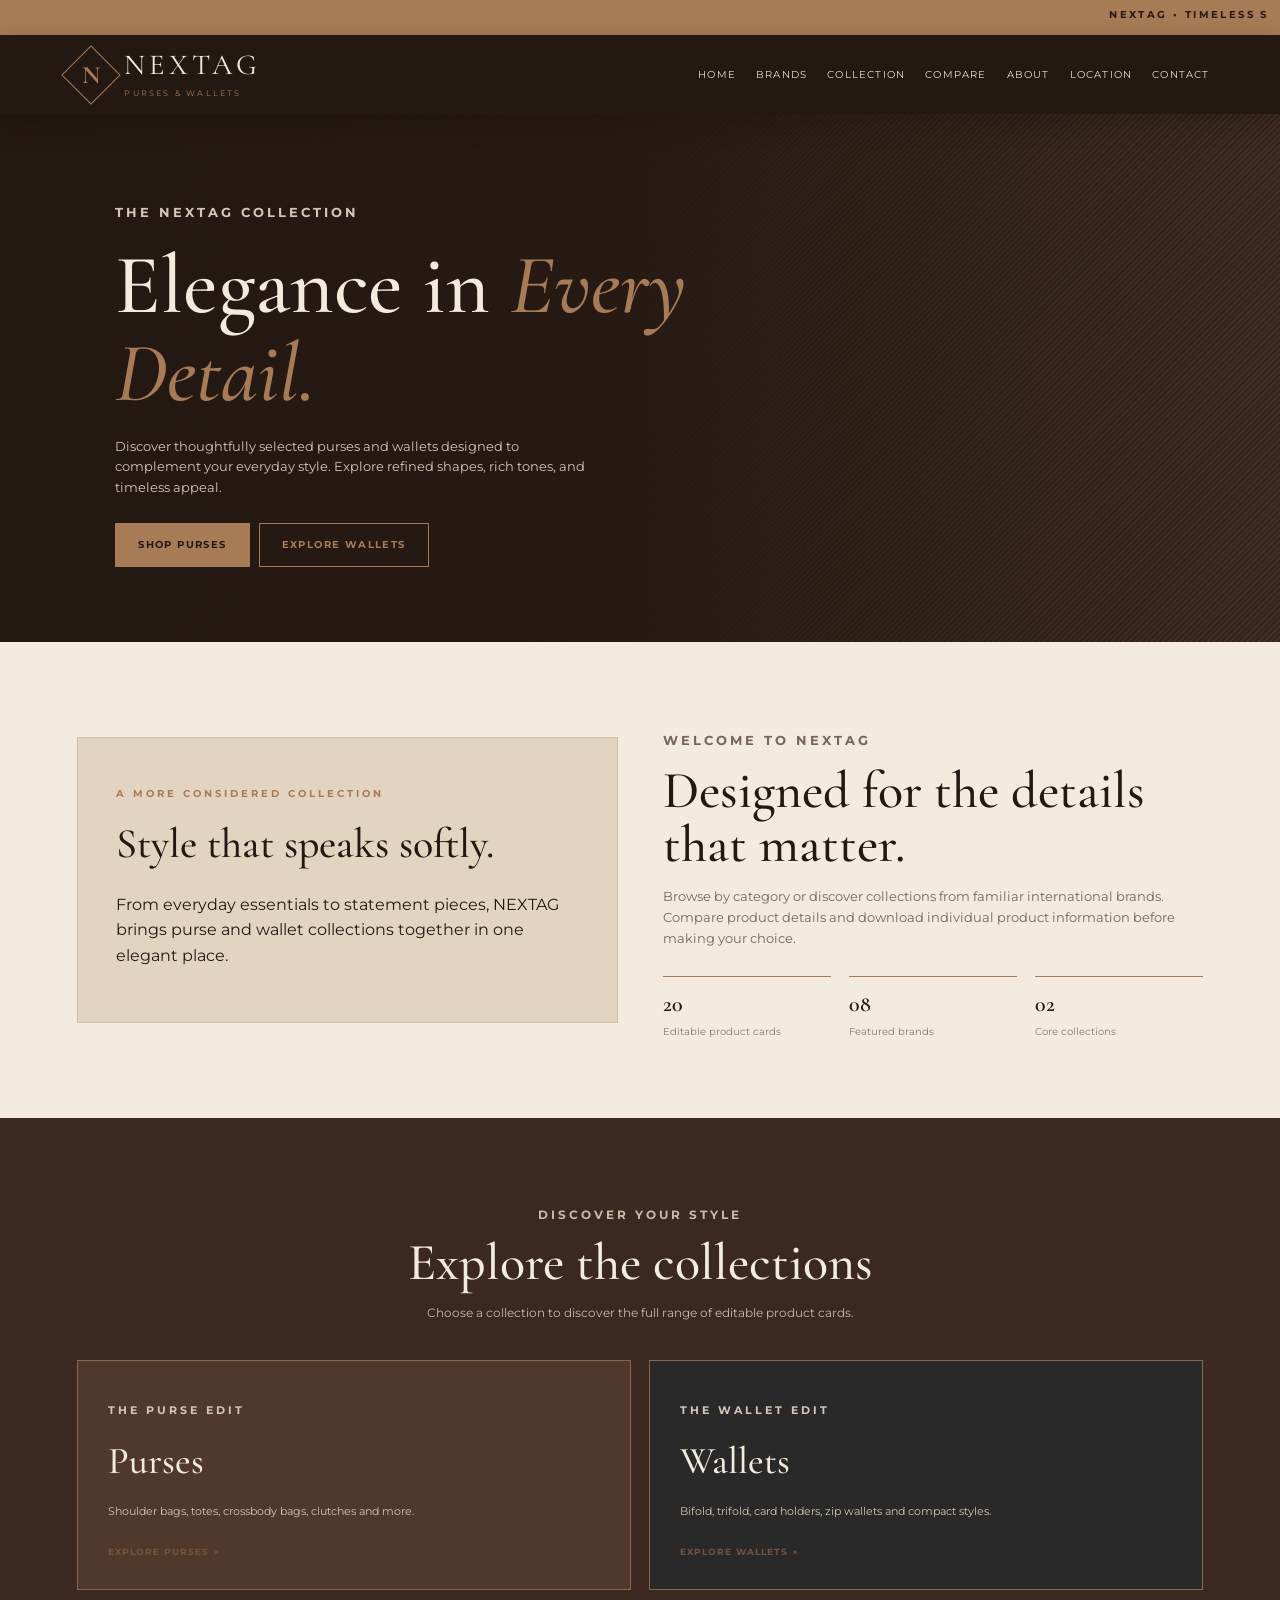
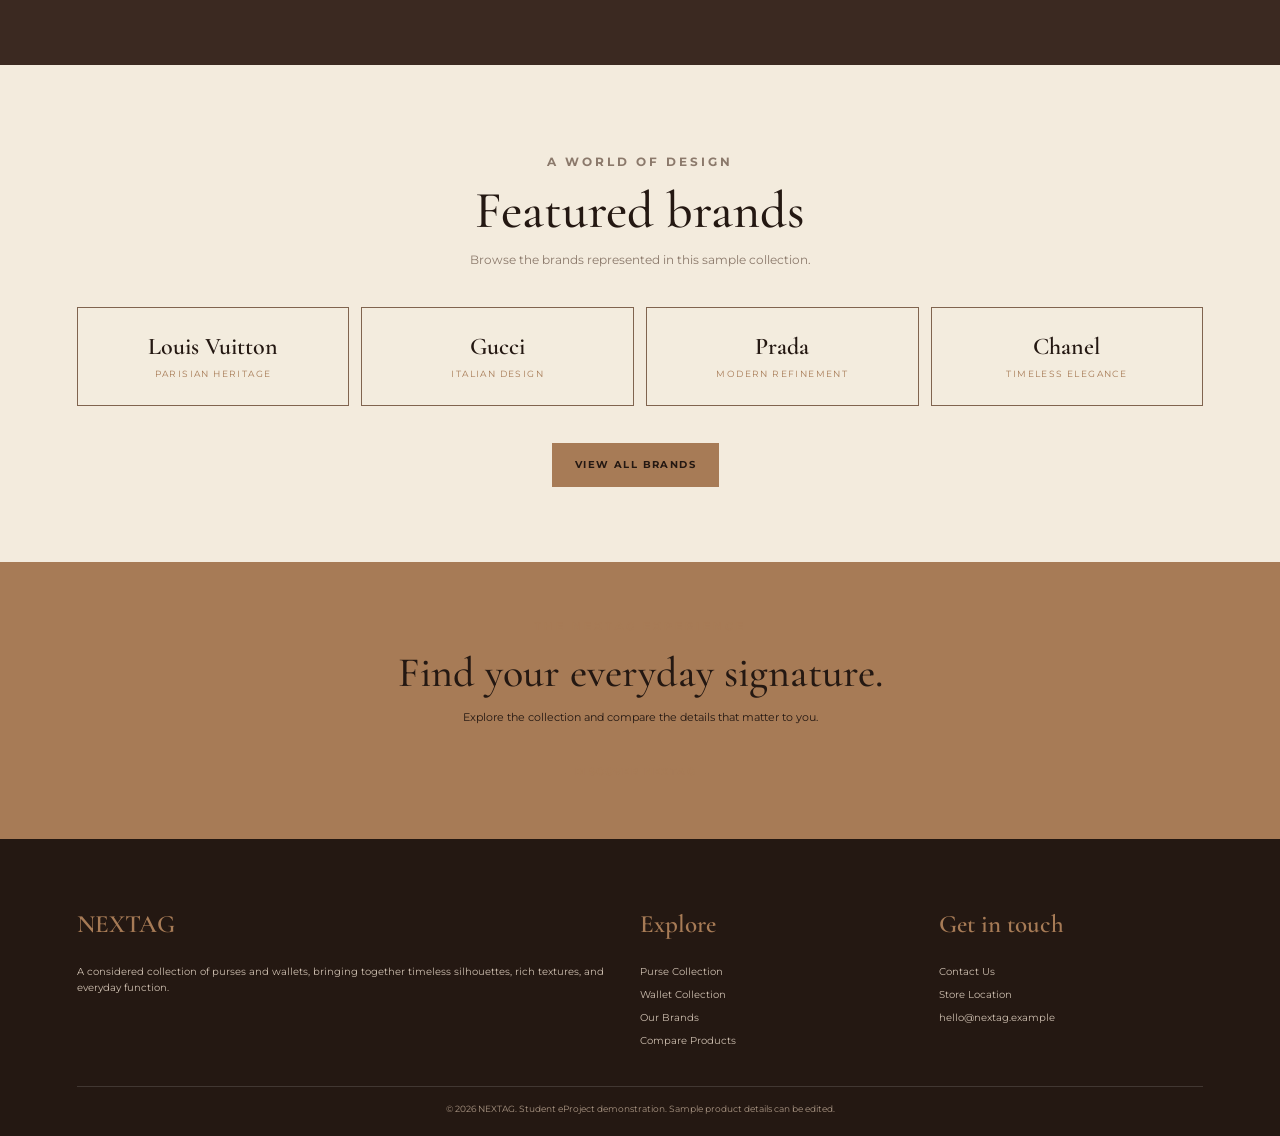
==== index.html @ 43ce467e "E project" ====
<!DOCTYPE html>
<html lang="en"><head>
<meta charset="UTF-8"><meta name="viewport" content="width=device-width, initial-scale=1.0">
<meta name="description" content="NEXTAG premium purses and wallets collection.">
<title>Home | NEXTAG</title><link rel="icon" type="image/svg+xml" href="favicon.svg">
<link rel="stylesheet" href="css/style.css">
</head><body data-page="">

<div class="announcement"><marquee behavior="scroll" direction="left" scrollamount="4">NEXTAG • TIMELESS STYLE, EVERYDAY ELEGANCE • EXPLORE OUR PURSE &amp; WALLET COLLECTION • A REFINED EDIT FOR EVERY OCCASION</marquee></div>
<header class="navbar">
  <a class="brand-lockup" href="index.html" aria-label="NEXTAG home">
    <span class="logo-mark"><span>N</span></span>
    <span><span class="brand-name">NEXTAG</span><span class="brand-tag">PURSES &amp; WALLETS</span></span>
  </a>
  <button class="menu-button" type="button" onclick="toggleMenu()">MENU</button>
  <nav class="nav-links" id="navLinks">
    <a href="index.html">Home</a><a href="brands.html">Brands</a><a href="collection.html">Collection</a>
    <a href="compare.html">Compare</a><a href="about.html">About</a>
    <a href="location.html">Location</a><a href="contact.html">Contact</a>
  </nav>
</header>

<main>
<section class="hero"><div class="hero-content"><p class="eyebrow">THE NEXTAG COLLECTION</p><h1>Elegance in <em>Every Detail.</em></h1><p>Discover thoughtfully selected purses and wallets designed to complement your everyday style. Explore refined shapes, rich tones, and timeless appeal.</p><a class="button" href="purses.html">Shop Purses</a><a class="button button-outline" href="wallets.html">Explore Wallets</a></div></section>
<section class="section"><div class="intro-grid"><div class="intro-panel"><p class="eyebrow">A MORE CONSIDERED COLLECTION</p><h2>Style that speaks softly.</h2><p>From everyday essentials to statement pieces, NEXTAG brings purse and wallet collections together in one elegant place.</p></div><div class="intro-copy"><p class="eyebrow">WELCOME TO NEXTAG</p><h2 class="large-heading">Designed for the details that matter.</h2><p>Browse by category or discover collections from familiar international brands. Compare product details and download individual product information before making your choice.</p><div class="feature-row"><div class="feature"><strong>20</strong><span>Editable product cards</span></div><div class="feature"><strong>08</strong><span>Featured brands</span></div><div class="feature"><strong>02</strong><span>Core collections</span></div></div></div></div></section>
<section class="section section-dark"><div class="section-heading"><p class="eyebrow">DISCOVER YOUR STYLE</p><h2>Explore the collections</h2><p>Choose a collection to discover the full range of editable product cards.</p></div><div class="collection-links"><a class="collection-card" href="purses.html"><p class="eyebrow">THE PURSE EDIT</p><h3>Purses</h3><p>Shoulder bags, totes, crossbody bags, clutches and more.</p><span class="text-link">Explore purses ↗</span></a><a class="collection-card" href="wallets.html"><p class="eyebrow">THE WALLET EDIT</p><h3>Wallets</h3><p>Bifold, trifold, card holders, zip wallets and compact styles.</p><span class="text-link">Explore wallets ↗</span></a></div></section>
<section class="section"><div class="section-heading"><p class="eyebrow">A WORLD OF DESIGN</p><h2>Featured brands</h2><p>Browse the brands represented in this sample collection.</p></div><div class="brand-list">
<div class="brand-tile"><strong>Louis Vuitton</strong><span>Parisian heritage</span></div><div class="brand-tile"><strong>Gucci</strong><span>Italian design</span></div><div class="brand-tile"><strong>Prada</strong><span>Modern refinement</span></div><div class="brand-tile"><strong>Chanel</strong><span>Timeless elegance</span></div></div><div class="center-action"><a class="button" href="brands.html">View all brands</a></div></section>
<section class="promo"><p class="eyebrow">THE NEXTAG EXPERIENCE</p><h2>Find your everyday signature.</h2><p>Explore the collection and compare the details that matter to you.</p><a class="button button-outline" href="brands.html">Discover NEXTAG</a></section>
</main>
<footer class="footer"><div class="footer-grid">
<div><h3>NEXTAG</h3><p>A considered collection of purses and wallets, bringing together timeless silhouettes, rich textures, and everyday function.</p></div>
<div><h3>Explore</h3><a href="purses.html">Purse Collection</a><a href="wallets.html">Wallet Collection</a><a href="brands.html">Our Brands</a><a href="compare.html">Compare Products</a></div>
<div><h3>Get in touch</h3><a href="contact.html">Contact Us</a><a href="location.html">Store Location</a><a href="mailto:hello@nextag.example">hello@nextag.example</a></div>
</div><div class="footer-bottom">© 2026 NEXTAG. Student eProject demonstration. Sample product details can be edited.</div></footer>

<script src="js/main.js"></script>
</body></html>
---- css/style.css ----
@import url('https://fonts.googleapis.com/css2?family=Cormorant+Garamond:wght@500;600;700&family=Montserrat:wght@400;500;600;700&display=swap');
:root{--espresso:#241812;--bark:#3B2921;--chocolate:#51382C;--leather:#75533D;--caramel:#A77B56;--cream:#F3EBDD;--beige:#E3D4C1;--charcoal:#292929;--white:#fff;--muted:#8B796B}
*{box-sizing:border-box}html{scroll-behavior:smooth}body{margin:0;background:var(--cream);color:var(--espresso);font-family:Montserrat,Arial,sans-serif;line-height:1.6}a{color:inherit;text-decoration:none}
.announcement{background:var(--caramel);color:var(--espresso);text-align:center;padding:7px 14px;font-size:10px;letter-spacing:2.4px;text-transform:uppercase;font-weight:700}
.navbar{background:var(--espresso);color:var(--cream);display:flex;align-items:center;justify-content:space-between;padding:15px 5.5%;position:sticky;top:0;z-index:20;box-shadow:0 8px 24px #160d0940}
.brand-lockup{display:flex;align-items:center;gap:12px}.logo-mark{width:42px;height:42px;border:1px solid var(--caramel);color:var(--caramel);display:grid;place-items:center;font-family:'Cormorant Garamond',serif;font-size:25px;font-weight:700;transform:rotate(45deg)}.logo-mark span{transform:rotate(-45deg)}.brand-name{font-family:'Cormorant Garamond',serif;font-size:29px;letter-spacing:4px;line-height:1}.brand-tag{display:block;color:var(--caramel);font-size:8px;letter-spacing:2.2px;margin-top:5px}
.nav-links{display:flex;align-items:center;gap:20px;font-size:10px;letter-spacing:1.2px;text-transform:uppercase}.nav-links a{color:#E9DFD3;transition:color .2s}.nav-links a:hover{color:var(--caramel)}.menu-button{display:none;background:none;border:1px solid var(--caramel);color:var(--cream);padding:8px 12px}
.hero{min-height:510px;display:flex;align-items:center;padding:75px 9%;background:linear-gradient(90deg,#241812 0%,#241812ee 48%,#24181250 100%),repeating-linear-gradient(135deg,#3B2921 0 2px,#51382C 2px 4px);color:var(--cream)}.hero-content{max-width:620px}.eyebrow{color:var(--caramel);font-size:10px;font-weight:700;letter-spacing:3px;text-transform:uppercase}.hero h1{font:500 clamp(48px,7vw,84px)/1.05 'Cormorant Garamond',Georgia,serif;margin:18px 0}.hero h1 em{color:var(--caramel)}.hero p{max-width:490px;color:#D5C7B8;font-size:13px}
.button{display:inline-block;background:var(--caramel);color:var(--espresso);border:1px solid var(--caramel);padding:13px 22px;margin:12px 9px 0 0;font-size:10px;font-weight:700;letter-spacing:1.4px;text-transform:uppercase;cursor:pointer;transition:.25s}.button:hover{background:transparent;color:var(--caramel)}.button-outline{background:transparent;color:var(--caramel)}.button-outline:hover{background:var(--caramel);color:var(--espresso)}
.section{padding:75px 6%}.section-dark{background:var(--bark);color:var(--cream)}.section-heading{text-align:center;max-width:650px;margin:0 auto 38px}.section-heading h2,.large-heading{font:500 clamp(34px,5vw,52px)/1.05 'Cormorant Garamond',Georgia,serif;margin:8px 0 12px}.section-heading p{color:var(--muted);font-size:12px}.section-dark .section-heading p{color:#C9B9A8}
.intro-grid,.about-grid{display:grid;grid-template-columns:1fr 1fr;gap:45px;align-items:center}.intro-panel{min-height:260px;background:var(--beige);padding:38px;display:flex;flex-direction:column;justify-content:center;border:1px solid #D0BDA7}.intro-panel h2{font:500 42px/1.05 'Cormorant Garamond',serif;margin:10px 0}.intro-copy p{font-size:13px;color:#76665A}.feature-row{display:grid;grid-template-columns:repeat(3,1fr);gap:18px;margin-top:28px}.feature{border-top:1px solid var(--caramel);padding-top:14px}.feature strong{display:block;font:600 22px 'Cormorant Garamond',serif}.feature span{color:var(--muted);font-size:10px}
.collection-links{display:grid;grid-template-columns:1fr 1fr;gap:18px}.collection-card{min-height:220px;padding:30px;display:flex;flex-direction:column;justify-content:end;background:var(--chocolate);color:var(--cream);border:1px solid #8A684E}.collection-card:nth-child(2){background:var(--charcoal)}.collection-card h3{font:500 38px 'Cormorant Garamond',serif;margin:8px 0}.collection-card p{color:#D5C7B8;font-size:11px}
.brand-list{display:grid;grid-template-columns:repeat(4,1fr);gap:12px}.brand-tile{border:1px solid #80644F;padding:24px 12px;text-align:center;background:#ffffff08}.brand-tile strong{font:600 24px 'Cormorant Garamond',serif}.brand-tile span{display:block;color:var(--caramel);font-size:9px;letter-spacing:1.4px;text-transform:uppercase;margin-top:5px}
.page-hero{background:var(--bark);color:var(--cream);padding:55px 6%;text-align:center}.page-hero h1{font:500 54px/1.05 'Cormorant Garamond',serif;margin:8px 0}.page-hero p{color:#D4C4B4;font-size:12px}
.toolbar{display:flex;gap:16px;align-items:end;justify-content:space-between;flex-wrap:wrap;margin-bottom:25px}.toolbar input,.toolbar select,.contact-form input,.contact-form textarea{background:#FFFCF7;border:1px solid #D3C2B0;padding:12px 14px;color:var(--espresso);font:inherit;font-size:12px}.toolbar input{min-width:230px}
.product-grid{display:grid;grid-template-columns:repeat(4,minmax(0,1fr));gap:18px}.product-card{background:#FFFCF7;border:1px solid #E1D4C5;transition:transform .25s,box-shadow .25s;min-width:0}.product-card:hover{transform:translateY(-5px);box-shadow:0 14px 28px #38261a18}
.product-art{min-height:185px;position:relative;overflow:hidden;background:linear-gradient(145deg,#D9C4AC,#A77B56);display:flex;align-items:center;justify-content:center}.product-art.art-1{background:linear-gradient(145deg,#B7A18B,#75533D)}.product-art.art-2{background:linear-gradient(145deg,#D6D0C5,#8D8175)}.product-art.art-3{background:linear-gradient(145deg,#9B8B7C,#3B2921)}
.art-label{position:absolute;top:13px;left:14px;color:#241812;font-size:8px;font-weight:700;letter-spacing:2px}.art-number{position:absolute;bottom:9px;right:13px;color:#FFFFFFA8;font:28px 'Cormorant Garamond',serif}.art-shape{width:92px;height:72px;border:2px solid #F3EBDD;border-radius:8px 8px 15px 15px;position:relative;box-shadow:0 14px 22px #24181235}.art-shape:before{content:'';position:absolute;width:38px;height:25px;border:2px solid #F3EBDD;border-bottom:0;border-radius:22px 22px 0 0;top:-25px;left:25px}.art-2 .art-shape{width:75px;height:88px;border-radius:5px}.art-3 .art-shape{width:105px;height:58px;border-radius:5px 5px 12px 12px}.edit-hint{position:absolute;bottom:12px;left:13px;color:#fff;font-size:7px;letter-spacing:1.5px;opacity:.8}
.product-info{padding:17px}.product-info .eyebrow{font-size:8px;letter-spacing:1.8px;margin:0}.product-info h3{font:600 25px/1.05 'Cormorant Garamond',serif;margin:7px 0 2px}.product-category{color:var(--leather);font-size:10px;margin:0}.product-description{color:#89796C;font-size:10px;min-height:34px}.product-bottom{display:flex;align-items:center;justify-content:space-between;gap:8px;border-top:1px solid #E9DFD5;padding-top:12px;font-size:11px}.compare-label{font-size:9px;color:var(--muted);white-space:nowrap}.compare-label input{accent-color:var(--leather);vertical-align:middle}.text-link{display:inline-block;margin-top:13px;color:var(--leather);font-size:9px;font-weight:700;letter-spacing:1px;text-transform:uppercase}
.empty-message{grid-column:1/-1;background:#FFFCF7;padding:30px;text-align:center;color:var(--muted);font-size:13px}.compare-actions{margin-top:25px}.comparison-table{width:100%;border-collapse:collapse;background:#FFFCF7;font-size:11px}.comparison-table th,.comparison-table td{border:1px solid #DFD0C0;padding:13px;text-align:left}.comparison-table th{background:var(--bark);color:var(--cream)}.comparison-table td:first-child{font-weight:700;color:var(--leather)}
.contact-layout{display:grid;grid-template-columns:.8fr 1.2fr;gap:40px}.contact-panel{background:var(--bark);color:var(--cream);padding:30px}.contact-panel p{color:#D7C8B8;font-size:12px}.contact-panel h2{font:500 38px 'Cormorant Garamond',serif}.contact-form{display:grid;gap:12px}.contact-form textarea{min-height:130px;resize:vertical}.form-feedback{font-size:11px;padding:10px}.form-feedback.error{color:#8C2F24;background:#F6DCD5}.form-feedback.success{color:#315C3C;background:#DDEBDD}
.map-panel{min-height:260px;background:repeating-linear-gradient(45deg,#D7C5B0 0 12px,#E8DCCB 12px 24px);display:grid;place-items:center;text-align:center;border:1px solid #C9B49D;padding:20px}.map-panel strong{font:32px 'Cormorant Garamond',serif}
.promo{background:var(--caramel);color:var(--espresso);text-align:center;padding:45px 20px}.promo h2{font:500 42px 'Cormorant Garamond',serif;margin:5px}.promo p{font-size:11px}
.footer{background:var(--espresso);color:var(--cream);padding:45px 6% 20px}.footer-grid{display:grid;grid-template-columns:2fr 1fr 1fr;gap:35px}.footer h3{font:600 25px 'Cormorant Garamond',serif;color:var(--caramel)}.footer p,.footer a{color:#CDBEAF;font-size:10px}.footer a{display:block;margin:7px 0}.footer-bottom{border-top:1px solid #FFFFFF22;margin-top:30px;padding-top:15px;color:#A99583;font-size:9px;text-align:center}
.center-action,.center-text{text-align:center}.center-action{margin-top:25px}.about-features{margin-top:45px}
@media(max-width:1050px){.product-grid{grid-template-columns:repeat(3,minmax(0,1fr))}.nav-links{gap:12px}}
@media(max-width:760px){.navbar{flex-wrap:wrap;padding:13px 5%}.menu-button{display:block}.nav-links{display:none;width:100%;flex-direction:column;align-items:flex-start;padding:18px 0 5px}.nav-links.show{display:flex}.hero{min-height:430px;padding:55px 7%}.intro-grid,.about-grid,.contact-layout{grid-template-columns:1fr}.product-grid{grid-template-columns:repeat(2,minmax(0,1fr))}.brand-list{grid-template-columns:repeat(2,1fr)}.footer-grid{grid-template-columns:1fr 1fr}}
@media(max-width:460px){.product-grid,.collection-links{grid-template-columns:1fr}.feature-row,.footer-grid{grid-template-columns:1fr}.page-hero h1{font-size:42px}.toolbar input{width:100%}}
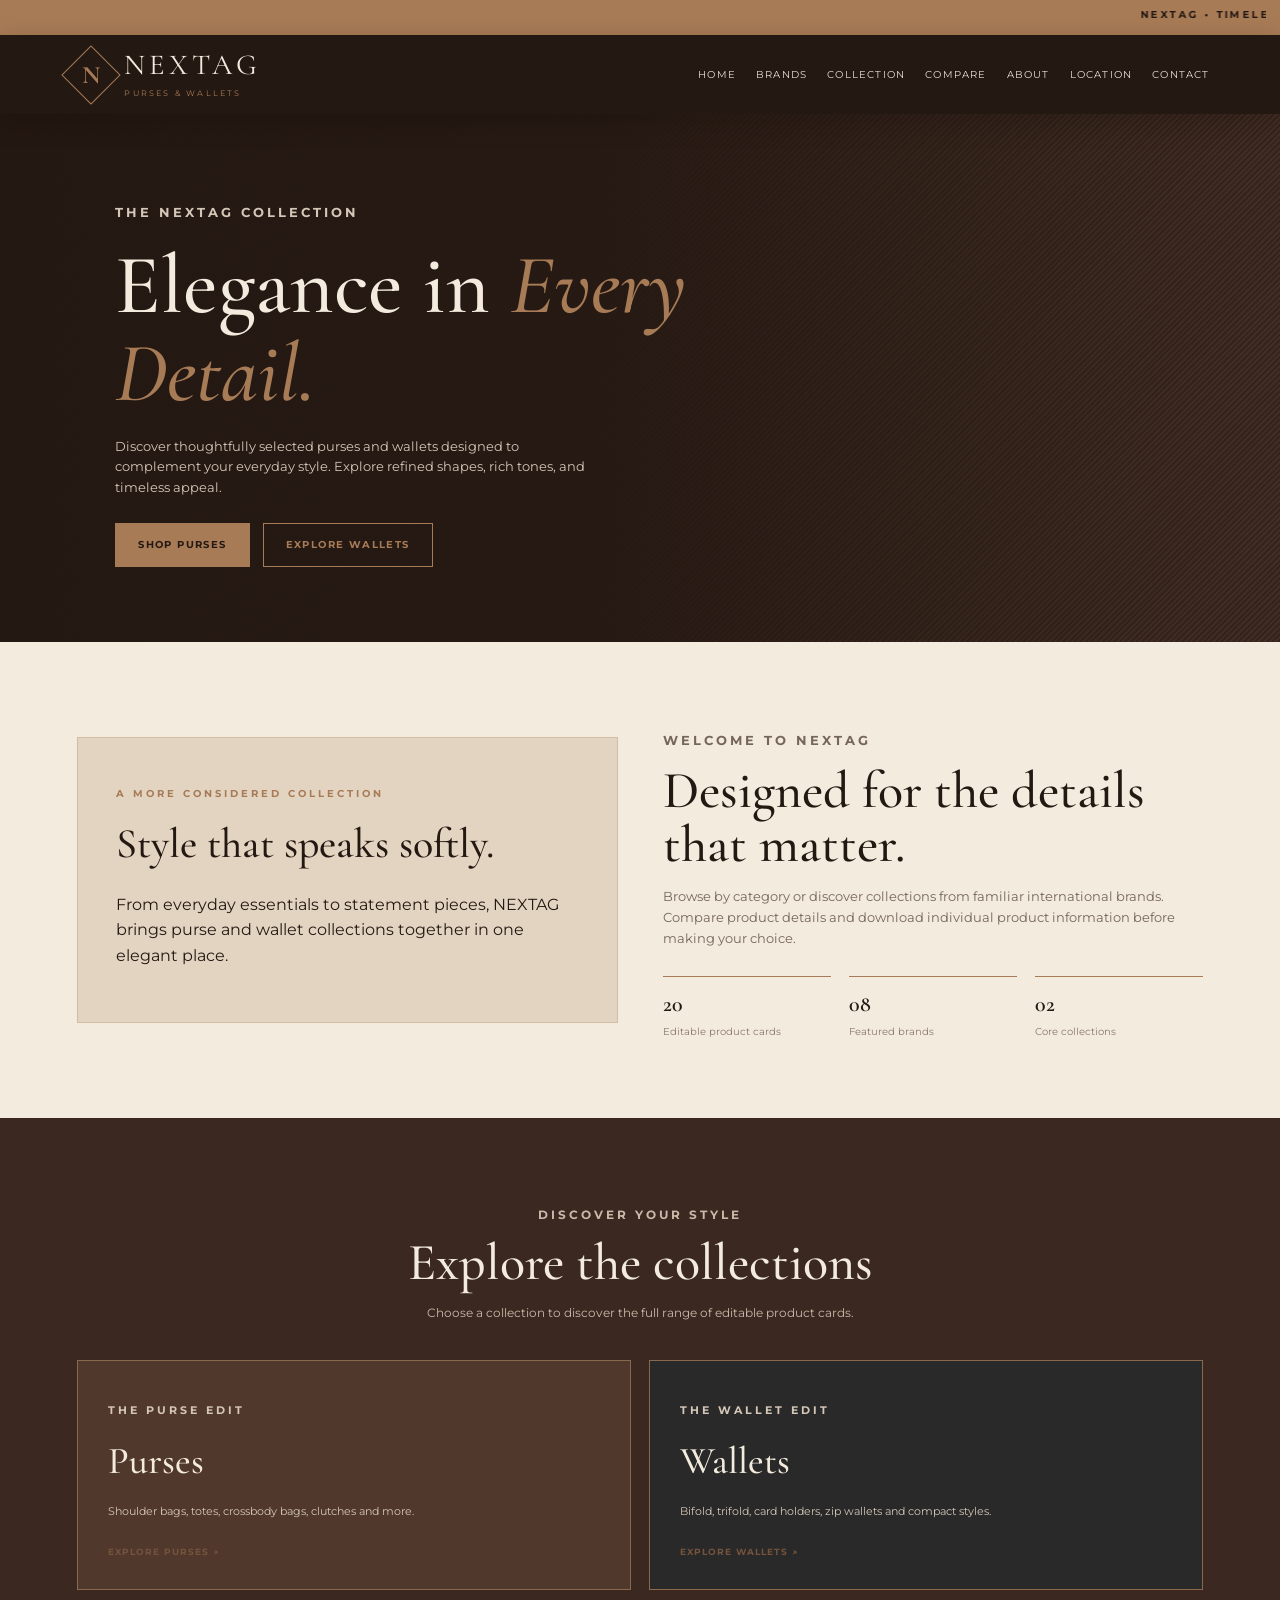
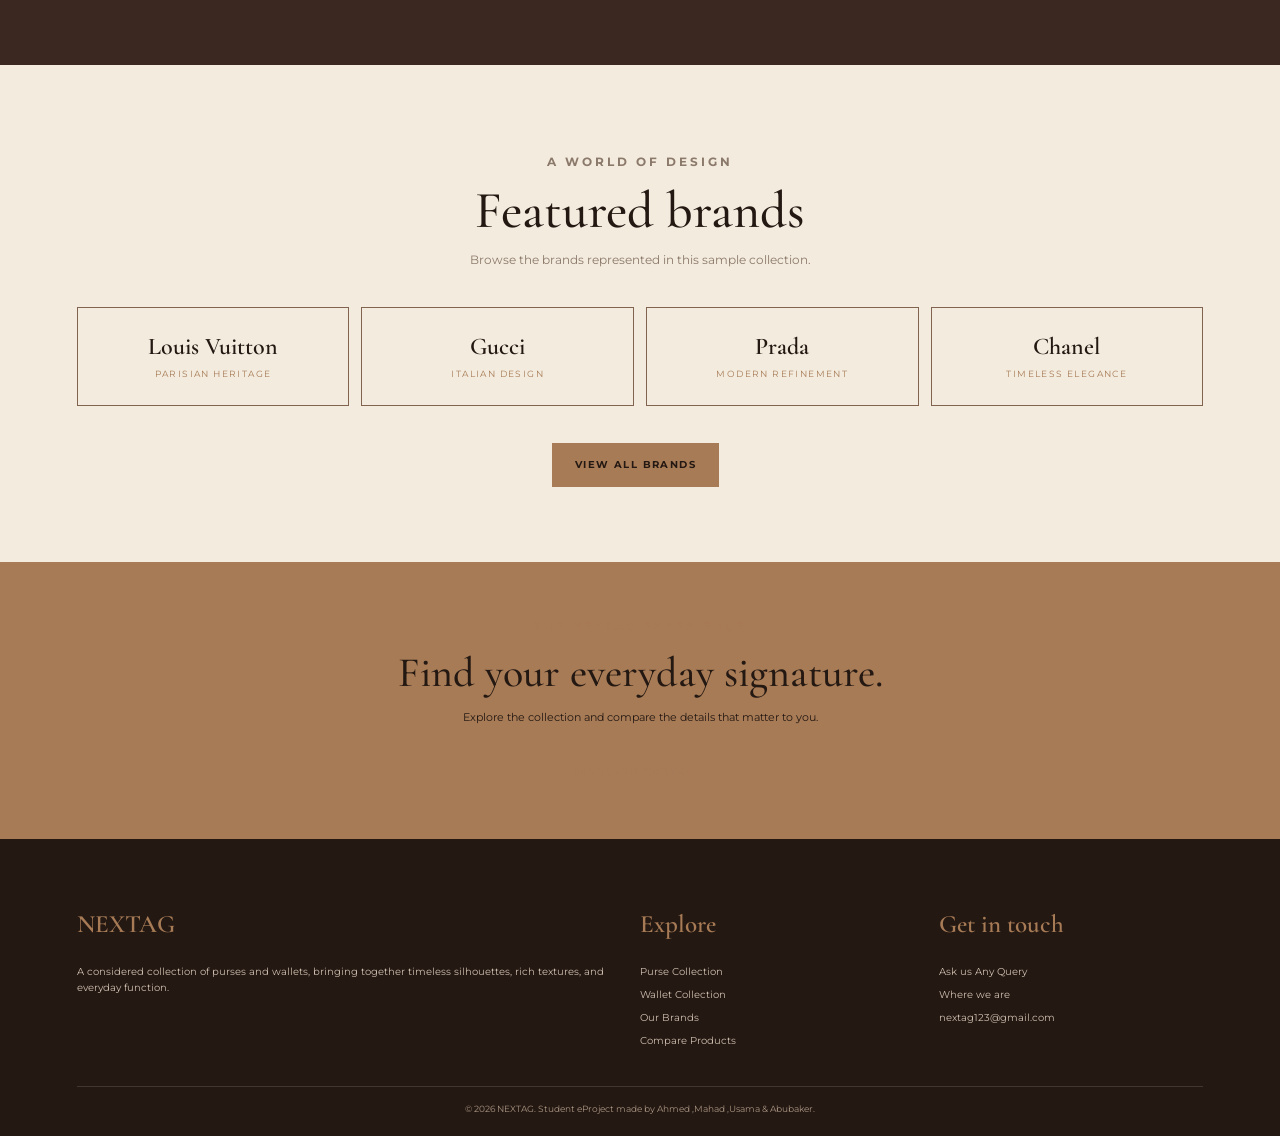
==== commit 9f253083: "Add new features and code updates by Ahmed Omar" ====
--- a/index.html
+++ b/index.html
@@ -1,38 +1,355 @@
+
 <!DOCTYPE html>
-<html lang="en"><head>
-<meta charset="UTF-8"><meta name="viewport" content="width=device-width, initial-scale=1.0">
-<meta name="description" content="NEXTAG premium purses and wallets collection.">
-<title>Home | NEXTAG</title><link rel="icon" type="image/svg+xml" href="favicon.svg">
-<link rel="stylesheet" href="css/style.css">
-</head><body data-page="">
-
-<div class="announcement"><marquee behavior="scroll" direction="left" scrollamount="4">NEXTAG • TIMELESS STYLE, EVERYDAY ELEGANCE • EXPLORE OUR PURSE &amp; WALLET COLLECTION • A REFINED EDIT FOR EVERY OCCASION</marquee></div>
-<header class="navbar">
-  <a class="brand-lockup" href="index.html" aria-label="NEXTAG home">
-    <span class="logo-mark"><span>N</span></span>
-    <span><span class="brand-name">NEXTAG</span><span class="brand-tag">PURSES &amp; WALLETS</span></span>
-  </a>
-  <button class="menu-button" type="button" onclick="toggleMenu()">MENU</button>
-  <nav class="nav-links" id="navLinks">
-    <a href="index.html">Home</a><a href="brands.html">Brands</a><a href="collection.html">Collection</a>
-    <a href="compare.html">Compare</a><a href="about.html">About</a>
-    <a href="location.html">Location</a><a href="contact.html">Contact</a>
-  </nav>
-</header>
-
-<main>
-<section class="hero"><div class="hero-content"><p class="eyebrow">THE NEXTAG COLLECTION</p><h1>Elegance in <em>Every Detail.</em></h1><p>Discover thoughtfully selected purses and wallets designed to complement your everyday style. Explore refined shapes, rich tones, and timeless appeal.</p><a class="button" href="purses.html">Shop Purses</a><a class="button button-outline" href="wallets.html">Explore Wallets</a></div></section>
-<section class="section"><div class="intro-grid"><div class="intro-panel"><p class="eyebrow">A MORE CONSIDERED COLLECTION</p><h2>Style that speaks softly.</h2><p>From everyday essentials to statement pieces, NEXTAG brings purse and wallet collections together in one elegant place.</p></div><div class="intro-copy"><p class="eyebrow">WELCOME TO NEXTAG</p><h2 class="large-heading">Designed for the details that matter.</h2><p>Browse by category or discover collections from familiar international brands. Compare product details and download individual product information before making your choice.</p><div class="feature-row"><div class="feature"><strong>20</strong><span>Editable product cards</span></div><div class="feature"><strong>08</strong><span>Featured brands</span></div><div class="feature"><strong>02</strong><span>Core collections</span></div></div></div></div></section>
-<section class="section section-dark"><div class="section-heading"><p class="eyebrow">DISCOVER YOUR STYLE</p><h2>Explore the collections</h2><p>Choose a collection to discover the full range of editable product cards.</p></div><div class="collection-links"><a class="collection-card" href="purses.html"><p class="eyebrow">THE PURSE EDIT</p><h3>Purses</h3><p>Shoulder bags, totes, crossbody bags, clutches and more.</p><span class="text-link">Explore purses ↗</span></a><a class="collection-card" href="wallets.html"><p class="eyebrow">THE WALLET EDIT</p><h3>Wallets</h3><p>Bifold, trifold, card holders, zip wallets and compact styles.</p><span class="text-link">Explore wallets ↗</span></a></div></section>
-<section class="section"><div class="section-heading"><p class="eyebrow">A WORLD OF DESIGN</p><h2>Featured brands</h2><p>Browse the brands represented in this sample collection.</p></div><div class="brand-list">
-<div class="brand-tile"><strong>Louis Vuitton</strong><span>Parisian heritage</span></div><div class="brand-tile"><strong>Gucci</strong><span>Italian design</span></div><div class="brand-tile"><strong>Prada</strong><span>Modern refinement</span></div><div class="brand-tile"><strong>Chanel</strong><span>Timeless elegance</span></div></div><div class="center-action"><a class="button" href="brands.html">View all brands</a></div></section>
-<section class="promo"><p class="eyebrow">THE NEXTAG EXPERIENCE</p><h2>Find your everyday signature.</h2><p>Explore the collection and compare the details that matter to you.</p><a class="button button-outline" href="brands.html">Discover NEXTAG</a></section>
-</main>
-<footer class="footer"><div class="footer-grid">
-<div><h3>NEXTAG</h3><p>A considered collection of purses and wallets, bringing together timeless silhouettes, rich textures, and everyday function.</p></div>
-<div><h3>Explore</h3><a href="purses.html">Purse Collection</a><a href="wallets.html">Wallet Collection</a><a href="brands.html">Our Brands</a><a href="compare.html">Compare Products</a></div>
-<div><h3>Get in touch</h3><a href="contact.html">Contact Us</a><a href="location.html">Store Location</a><a href="mailto:hello@nextag.example">hello@nextag.example</a></div>
-</div><div class="footer-bottom">© 2026 NEXTAG. Student eProject demonstration. Sample product details can be edited.</div></footer>
-
-<script src="js/main.js"></script>
-</body></html>+<html lang="en">
+
+<head>
+
+    <!-- Basic Page Information -->
+    <meta charset="UTF-8">
+    <meta name="viewport" content="width=device-width, initial-scale=1.0">
+    <meta name="description" content="NEXTAG premium purses and wallets collection.">
+    <title>Home | NEXTAG</title>
+    <link rel="icon" type="image/svg+xml" href="favicon.jpg">
+    <link rel="stylesheet" href="css/style.css">
+
+</head>
+
+<body data-page="">
+
+
+    <div class="announcement">
+
+        <marquee behavior="scroll" direction="left" scrollamount="4">
+            NEXTAG • TIMELESS STYLE, EVERYDAY ELEGANCE • EXPLORE OUR PURSE & WALLET COLLECTION • A REFINED EDIT FOR EVERY OCCASION
+        </marquee>
+
+    </div>
+
+
+
+    <header class="navbar">
+
+
+        <a class="brand-lockup" href="index.html" aria-label="NEXTAG home">
+
+            <span class="logo-mark">
+                <span>N</span>
+            </span>
+
+            <span>
+                <span class="brand-name">NEXTAG</span>
+                <span class="brand-tag">PURSES & WALLETS</span>
+            </span>
+
+        </a>
+
+
+        <button class="menu-button" type="button" onclick="toggleMenu()">
+            MENU
+        </button>
+
+        <div class="nav-links">
+            <a href="index.html">HOME</a>
+            <a href="brands.html">BRANDS</a>
+            <a href="collection.html">COLLECTION</a>
+            <a href="compare.html">COMPARE</a>
+            <a href="about.html">ABOUT</a>
+            <a href="location.html">LOCATION</a>
+            <a href="contact.html">CONTACT</a>
+        </div>
+
+    </header>
+
+
+    <!-- MAIN CONTENT -->
+    <main>
+
+        <!-- HERO SECTION -->
+        <section class="hero">
+
+            <div class="hero-content">
+
+                <p class="eyebrow">THE NEXTAG COLLECTION</p>
+
+                <h1>
+                    Elegance in <em>Every Detail.</em>
+                </h1>
+
+                <p>
+                    Discover thoughtfully selected purses and wallets
+                    designed to complement your everyday style.
+                    Explore refined shapes, rich tones, and timeless appeal.
+                </p>
+
+                <!-- Hero Buttons -->
+                <a class="button" href="purses.html">
+                    Shop Purses
+                </a>
+
+                <a class="button button-outline" href="wallets.html">
+                    Explore Wallets
+                </a>
+
+            </div>
+
+        </section>
+
+
+
+        <section class="section">
+
+            <div class="intro-grid">
+
+
+                <div class="intro-panel">
+
+                    <p class="eyebrow">
+                        A MORE CONSIDERED COLLECTION
+                    </p>
+
+                    <h2>Style that speaks softly.</h2>
+
+                    <p>
+                        From everyday essentials to statement pieces,
+                        NEXTAG brings purse and wallet collections
+                        together in one elegant place.
+                    </p>
+
+                </div>
+
+
+
+                <div class="intro-copy">
+
+                    <p class="eyebrow">WELCOME TO NEXTAG</p>
+
+                    <h2 class="large-heading">
+                        Designed for the details that matter.
+                    </h2>
+
+                    <p>
+                        Browse by category or discover collections from
+                        familiar international brands. Compare product
+                        details and download individual product information
+                        before making your choice.
+                    </p>
+
+
+                    <!-- Website Features -->
+                    <div class="feature-row">
+
+                        <div class="feature">
+                            <strong>20</strong>
+                            <span>Editable product cards</span>
+                        </div>
+
+                        <div class="feature">
+                            <strong>08</strong>
+                            <span>Featured brands</span>
+                        </div>
+
+                        <div class="feature">
+                            <strong>02</strong>
+                            <span>Core collections</span>
+                        </div>
+
+                    </div>
+
+                </div>
+
+            </div>
+
+        </section>
+
+
+
+        <section class="section section-dark">
+
+            <div class="section-heading">
+
+                <p class="eyebrow">DISCOVER YOUR STYLE</p>
+
+                <h2>Explore the collections</h2>
+
+                <p>
+                    Choose a collection to discover the full range
+                    of editable product cards.
+                </p>
+
+            </div>
+
+
+
+            <div class="collection-links">
+
+                <!-- Purses Card -->
+                <a class="collection-card" href="purses.html">
+
+                    <p class="eyebrow">THE PURSE EDIT</p>
+
+                    <h3>Purses</h3>
+
+                    <p>
+                        Shoulder bags, totes, crossbody bags,
+                        clutches and more.
+                    </p>
+
+                    <span class="text-link">
+                        Explore purses ↗
+                    </span>
+
+                </a>
+
+
+                <a class="collection-card" href="wallets.html">
+
+                    <p class="eyebrow">THE WALLET EDIT</p>
+
+                    <h3>Wallets</h3>
+
+                    <p>
+                        Bifold, trifold, card holders,
+                        zip wallets and compact styles.
+                    </p>
+
+                    <span class="text-link">
+                        Explore wallets ↗
+                    </span>
+
+                </a>
+
+            </div>
+
+        </section>
+
+
+
+        <section class="section">
+
+            <div class="section-heading">
+
+                <p class="eyebrow">A WORLD OF DESIGN</p>
+
+                <h2>Featured brands</h2>
+
+                <p>
+                    Browse the brands represented in this sample collection.
+                </p>
+
+            </div>
+
+
+            <div class="brand-list">
+
+                <div class="brand-tile">
+                    <strong>Louis Vuitton</strong>
+                    <span>Parisian heritage</span>
+                </div>
+
+                <div class="brand-tile">
+                    <strong>Gucci</strong>
+                    <span>Italian design</span>
+                </div>
+
+                <div class="brand-tile">
+                    <strong>Prada</strong>
+                    <span>Modern refinement</span>
+                </div>
+
+                <div class="brand-tile">
+                    <strong>Chanel</strong>
+                    <span>Timeless elegance</span>
+                </div>
+
+            </div>
+
+
+
+            <div class="center-action">
+
+                <a class="button" href="brands.html">
+                    View all brands
+                </a>
+
+            </div>
+
+        </section>
+
+
+
+        <section class="promo">
+
+            <p class="eyebrow">THE NEXTAG EXPERIENCE</p>
+
+            <h2>Find your everyday signature.</h2>
+
+            <p>
+                Explore the collection and compare the details
+                that matter to you.
+            </p>
+
+            <a class="button button-outline" href="brands.html">
+                Discover NEXTAG
+            </a>
+
+        </section>
+
+    </main>
+
+
+
+    <footer class="footer">
+
+        <div class="footer-grid">
+
+
+            <div>
+
+                <h3>NEXTAG</h3>
+
+                <p>
+                    A considered collection of purses and wallets,
+                    bringing together timeless silhouettes,
+                    rich textures, and everyday function.
+                </p>
+
+            </div>
+
+
+            <div>
+
+                <h3>Explore</h3>
+
+                <a href="collection.html">Purse Collection</a>
+                <a href="collection.html">Wallet Collection</a>
+                <a href="brands.html">Our Brands</a>
+                <a href="compare.html">Compare Products</a>
+
+            </div>
+
+
+            <div>
+                <h3>Get in touch</h3>
+
+                <a href="contact.html">Ask us Any Query</a>
+                <a href="location.html">Where we are</a>
+                <a href="mailto:nextag123@gmail.com">
+                    nextag123@gmail.com
+                </a>
+            </div>
+
+        </div>
+
+
+        <div class="footer-bottom">
+            © 2026 NEXTAG. Student eProject made by Ahmed ,Mahad ,Usama & Abubaker.
+        </div>
+
+    </footer>
+
+
+    <!-- External JavaScript -->
+    <script src="js/main.js"></script>
+
+</body>
+</html>
--- a/css/style.css
+++ b/css/style.css
@@ -1,28 +1,1173 @@
+
+/* =========================================
+   NEXTAG - Premium Purses & Wallets
+   Main Stylesheet
+========================================= */
+
+
+/* =========================================
+   1. GOOGLE FONTS
+========================================= */
+
 @import url('https://fonts.googleapis.com/css2?family=Cormorant+Garamond:wght@500;600;700&family=Montserrat:wght@400;500;600;700&display=swap');
-:root{--espresso:#241812;--bark:#3B2921;--chocolate:#51382C;--leather:#75533D;--caramel:#A77B56;--cream:#F3EBDD;--beige:#E3D4C1;--charcoal:#292929;--white:#fff;--muted:#8B796B}
-*{box-sizing:border-box}html{scroll-behavior:smooth}body{margin:0;background:var(--cream);color:var(--espresso);font-family:Montserrat,Arial,sans-serif;line-height:1.6}a{color:inherit;text-decoration:none}
-.announcement{background:var(--caramel);color:var(--espresso);text-align:center;padding:7px 14px;font-size:10px;letter-spacing:2.4px;text-transform:uppercase;font-weight:700}
-.navbar{background:var(--espresso);color:var(--cream);display:flex;align-items:center;justify-content:space-between;padding:15px 5.5%;position:sticky;top:0;z-index:20;box-shadow:0 8px 24px #160d0940}
-.brand-lockup{display:flex;align-items:center;gap:12px}.logo-mark{width:42px;height:42px;border:1px solid var(--caramel);color:var(--caramel);display:grid;place-items:center;font-family:'Cormorant Garamond',serif;font-size:25px;font-weight:700;transform:rotate(45deg)}.logo-mark span{transform:rotate(-45deg)}.brand-name{font-family:'Cormorant Garamond',serif;font-size:29px;letter-spacing:4px;line-height:1}.brand-tag{display:block;color:var(--caramel);font-size:8px;letter-spacing:2.2px;margin-top:5px}
-.nav-links{display:flex;align-items:center;gap:20px;font-size:10px;letter-spacing:1.2px;text-transform:uppercase}.nav-links a{color:#E9DFD3;transition:color .2s}.nav-links a:hover{color:var(--caramel)}.menu-button{display:none;background:none;border:1px solid var(--caramel);color:var(--cream);padding:8px 12px}
-.hero{min-height:510px;display:flex;align-items:center;padding:75px 9%;background:linear-gradient(90deg,#241812 0%,#241812ee 48%,#24181250 100%),repeating-linear-gradient(135deg,#3B2921 0 2px,#51382C 2px 4px);color:var(--cream)}.hero-content{max-width:620px}.eyebrow{color:var(--caramel);font-size:10px;font-weight:700;letter-spacing:3px;text-transform:uppercase}.hero h1{font:500 clamp(48px,7vw,84px)/1.05 'Cormorant Garamond',Georgia,serif;margin:18px 0}.hero h1 em{color:var(--caramel)}.hero p{max-width:490px;color:#D5C7B8;font-size:13px}
-.button{display:inline-block;background:var(--caramel);color:var(--espresso);border:1px solid var(--caramel);padding:13px 22px;margin:12px 9px 0 0;font-size:10px;font-weight:700;letter-spacing:1.4px;text-transform:uppercase;cursor:pointer;transition:.25s}.button:hover{background:transparent;color:var(--caramel)}.button-outline{background:transparent;color:var(--caramel)}.button-outline:hover{background:var(--caramel);color:var(--espresso)}
-.section{padding:75px 6%}.section-dark{background:var(--bark);color:var(--cream)}.section-heading{text-align:center;max-width:650px;margin:0 auto 38px}.section-heading h2,.large-heading{font:500 clamp(34px,5vw,52px)/1.05 'Cormorant Garamond',Georgia,serif;margin:8px 0 12px}.section-heading p{color:var(--muted);font-size:12px}.section-dark .section-heading p{color:#C9B9A8}
-.intro-grid,.about-grid{display:grid;grid-template-columns:1fr 1fr;gap:45px;align-items:center}.intro-panel{min-height:260px;background:var(--beige);padding:38px;display:flex;flex-direction:column;justify-content:center;border:1px solid #D0BDA7}.intro-panel h2{font:500 42px/1.05 'Cormorant Garamond',serif;margin:10px 0}.intro-copy p{font-size:13px;color:#76665A}.feature-row{display:grid;grid-template-columns:repeat(3,1fr);gap:18px;margin-top:28px}.feature{border-top:1px solid var(--caramel);padding-top:14px}.feature strong{display:block;font:600 22px 'Cormorant Garamond',serif}.feature span{color:var(--muted);font-size:10px}
-.collection-links{display:grid;grid-template-columns:1fr 1fr;gap:18px}.collection-card{min-height:220px;padding:30px;display:flex;flex-direction:column;justify-content:end;background:var(--chocolate);color:var(--cream);border:1px solid #8A684E}.collection-card:nth-child(2){background:var(--charcoal)}.collection-card h3{font:500 38px 'Cormorant Garamond',serif;margin:8px 0}.collection-card p{color:#D5C7B8;font-size:11px}
-.brand-list{display:grid;grid-template-columns:repeat(4,1fr);gap:12px}.brand-tile{border:1px solid #80644F;padding:24px 12px;text-align:center;background:#ffffff08}.brand-tile strong{font:600 24px 'Cormorant Garamond',serif}.brand-tile span{display:block;color:var(--caramel);font-size:9px;letter-spacing:1.4px;text-transform:uppercase;margin-top:5px}
-.page-hero{background:var(--bark);color:var(--cream);padding:55px 6%;text-align:center}.page-hero h1{font:500 54px/1.05 'Cormorant Garamond',serif;margin:8px 0}.page-hero p{color:#D4C4B4;font-size:12px}
-.toolbar{display:flex;gap:16px;align-items:end;justify-content:space-between;flex-wrap:wrap;margin-bottom:25px}.toolbar input,.toolbar select,.contact-form input,.contact-form textarea{background:#FFFCF7;border:1px solid #D3C2B0;padding:12px 14px;color:var(--espresso);font:inherit;font-size:12px}.toolbar input{min-width:230px}
-.product-grid{display:grid;grid-template-columns:repeat(4,minmax(0,1fr));gap:18px}.product-card{background:#FFFCF7;border:1px solid #E1D4C5;transition:transform .25s,box-shadow .25s;min-width:0}.product-card:hover{transform:translateY(-5px);box-shadow:0 14px 28px #38261a18}
-.product-art{min-height:185px;position:relative;overflow:hidden;background:linear-gradient(145deg,#D9C4AC,#A77B56);display:flex;align-items:center;justify-content:center}.product-art.art-1{background:linear-gradient(145deg,#B7A18B,#75533D)}.product-art.art-2{background:linear-gradient(145deg,#D6D0C5,#8D8175)}.product-art.art-3{background:linear-gradient(145deg,#9B8B7C,#3B2921)}
-.art-label{position:absolute;top:13px;left:14px;color:#241812;font-size:8px;font-weight:700;letter-spacing:2px}.art-number{position:absolute;bottom:9px;right:13px;color:#FFFFFFA8;font:28px 'Cormorant Garamond',serif}.art-shape{width:92px;height:72px;border:2px solid #F3EBDD;border-radius:8px 8px 15px 15px;position:relative;box-shadow:0 14px 22px #24181235}.art-shape:before{content:'';position:absolute;width:38px;height:25px;border:2px solid #F3EBDD;border-bottom:0;border-radius:22px 22px 0 0;top:-25px;left:25px}.art-2 .art-shape{width:75px;height:88px;border-radius:5px}.art-3 .art-shape{width:105px;height:58px;border-radius:5px 5px 12px 12px}.edit-hint{position:absolute;bottom:12px;left:13px;color:#fff;font-size:7px;letter-spacing:1.5px;opacity:.8}
-.product-info{padding:17px}.product-info .eyebrow{font-size:8px;letter-spacing:1.8px;margin:0}.product-info h3{font:600 25px/1.05 'Cormorant Garamond',serif;margin:7px 0 2px}.product-category{color:var(--leather);font-size:10px;margin:0}.product-description{color:#89796C;font-size:10px;min-height:34px}.product-bottom{display:flex;align-items:center;justify-content:space-between;gap:8px;border-top:1px solid #E9DFD5;padding-top:12px;font-size:11px}.compare-label{font-size:9px;color:var(--muted);white-space:nowrap}.compare-label input{accent-color:var(--leather);vertical-align:middle}.text-link{display:inline-block;margin-top:13px;color:var(--leather);font-size:9px;font-weight:700;letter-spacing:1px;text-transform:uppercase}
-.empty-message{grid-column:1/-1;background:#FFFCF7;padding:30px;text-align:center;color:var(--muted);font-size:13px}.compare-actions{margin-top:25px}.comparison-table{width:100%;border-collapse:collapse;background:#FFFCF7;font-size:11px}.comparison-table th,.comparison-table td{border:1px solid #DFD0C0;padding:13px;text-align:left}.comparison-table th{background:var(--bark);color:var(--cream)}.comparison-table td:first-child{font-weight:700;color:var(--leather)}
-.contact-layout{display:grid;grid-template-columns:.8fr 1.2fr;gap:40px}.contact-panel{background:var(--bark);color:var(--cream);padding:30px}.contact-panel p{color:#D7C8B8;font-size:12px}.contact-panel h2{font:500 38px 'Cormorant Garamond',serif}.contact-form{display:grid;gap:12px}.contact-form textarea{min-height:130px;resize:vertical}.form-feedback{font-size:11px;padding:10px}.form-feedback.error{color:#8C2F24;background:#F6DCD5}.form-feedback.success{color:#315C3C;background:#DDEBDD}
-.map-panel{min-height:260px;background:repeating-linear-gradient(45deg,#D7C5B0 0 12px,#E8DCCB 12px 24px);display:grid;place-items:center;text-align:center;border:1px solid #C9B49D;padding:20px}.map-panel strong{font:32px 'Cormorant Garamond',serif}
-.promo{background:var(--caramel);color:var(--espresso);text-align:center;padding:45px 20px}.promo h2{font:500 42px 'Cormorant Garamond',serif;margin:5px}.promo p{font-size:11px}
-.footer{background:var(--espresso);color:var(--cream);padding:45px 6% 20px}.footer-grid{display:grid;grid-template-columns:2fr 1fr 1fr;gap:35px}.footer h3{font:600 25px 'Cormorant Garamond',serif;color:var(--caramel)}.footer p,.footer a{color:#CDBEAF;font-size:10px}.footer a{display:block;margin:7px 0}.footer-bottom{border-top:1px solid #FFFFFF22;margin-top:30px;padding-top:15px;color:#A99583;font-size:9px;text-align:center}
-.center-action,.center-text{text-align:center}.center-action{margin-top:25px}.about-features{margin-top:45px}
-@media(max-width:1050px){.product-grid{grid-template-columns:repeat(3,minmax(0,1fr))}.nav-links{gap:12px}}
-@media(max-width:760px){.navbar{flex-wrap:wrap;padding:13px 5%}.menu-button{display:block}.nav-links{display:none;width:100%;flex-direction:column;align-items:flex-start;padding:18px 0 5px}.nav-links.show{display:flex}.hero{min-height:430px;padding:55px 7%}.intro-grid,.about-grid,.contact-layout{grid-template-columns:1fr}.product-grid{grid-template-columns:repeat(2,minmax(0,1fr))}.brand-list{grid-template-columns:repeat(2,1fr)}.footer-grid{grid-template-columns:1fr 1fr}}
-@media(max-width:460px){.product-grid,.collection-links{grid-template-columns:1fr}.feature-row,.footer-grid{grid-template-columns:1fr}.page-hero h1{font-size:42px}.toolbar input{width:100%}}
+
+
+/* =========================================
+   2. ROOT VARIABLES
+========================================= */
+
+:root {
+    --espresso: #241812;
+    --bark: #3B2921;
+    --chocolate: #51382C;
+    --leather: #75533D;
+    --caramel: #A77B56;
+    --cream: #F3EBDD;
+    --beige: #E3D4C1;
+    --charcoal: #292929;
+    --white: #fff;
+    --muted: #8B796B;
+}
+
+
+/* =========================================
+   3. GLOBAL STYLES
+========================================= */
+
+* {
+    box-sizing: border-box;
+}
+
+html {
+    scroll-behavior: smooth;
+}
+
+body {
+    margin: 0;
+    background: var(--cream);
+    color: var(--espresso);
+    font-family: Montserrat, Arial, sans-serif;
+    line-height: 1.6;
+}
+
+a {
+    color: inherit;
+    text-decoration: none;
+}
+
+
+/* =========================================
+   4. ANNOUNCEMENT BAR
+========================================= */
+
+.announcement {
+    background: var(--caramel);
+    color: var(--espresso);
+    text-align: center;
+    padding: 7px 14px;
+    font-size: 10px;
+    letter-spacing: 2.4px;
+    text-transform: uppercase;
+    font-weight: 700;
+}
+
+
+/* =========================================
+   5. NAVIGATION BAR
+========================================= */
+
+.navbar {
+    background: var(--espresso);
+    color: var(--cream);
+    display: flex;
+    align-items: center;
+    justify-content: space-between;
+    padding: 15px 5.5%;
+    position: sticky;
+    top: 0;
+    z-index: 20;
+    box-shadow: 0 8px 24px #160d0940;
+}
+
+.brand-lockup {
+    display: flex;
+    align-items: center;
+    gap: 12px;
+}
+
+.logo-mark {
+    width: 42px;
+    height: 42px;
+    border: 1px solid var(--caramel);
+    color: var(--caramel);
+    display: grid;
+    place-items: center;
+    font-family: 'Cormorant Garamond', serif;
+    font-size: 25px;
+    font-weight: 700;
+    transform: rotate(45deg);
+}
+
+.logo-mark span {
+    transform: rotate(-45deg);
+}
+
+.brand-name {
+    font-family: 'Cormorant Garamond', serif;
+    font-size: 29px;
+    letter-spacing: 4px;
+    line-height: 1;
+}
+
+.brand-tag {
+    display: block;
+    color: var(--caramel);
+    font-size: 8px;
+    letter-spacing: 2.2px;
+    margin-top: 5px;
+}
+
+.nav-links {
+    display: flex;
+    align-items: center;
+    gap: 20px;
+    font-size: 10px;
+    letter-spacing: 1.2px;
+    text-transform: uppercase;
+}
+
+.nav-links a {
+    color: #E9DFD3;
+    transition: color .2s;
+}
+
+.nav-links a:hover {
+    color: var(--caramel);
+}
+
+.menu-button {
+    display: none;
+    background: none;
+    border: 1px solid var(--caramel);
+    color: var(--cream);
+    padding: 8px 12px;
+}
+
+
+/* =========================================
+   6. HOMEPAGE HERO SECTION
+========================================= */
+
+.hero {
+    min-height: 510px;
+    display: flex;
+    align-items: center;
+    padding: 75px 9%;
+    background:
+        linear-gradient(
+            90deg,
+            #241812 0%,
+            #241812ee 48%,
+            #24181250 100%
+        ),
+        repeating-linear-gradient(
+            135deg,
+            #3B2921 0 2px,
+            #51382C 2px 4px
+        );
+    color: var(--cream);
+}
+
+.hero-content {
+    max-width: 620px;
+}
+
+.eyebrow {
+    color: var(--caramel);
+    font-size: 10px;
+    font-weight: 700;
+    letter-spacing: 3px;
+    text-transform: uppercase;
+}
+
+.hero h1 {
+    font: 500 clamp(48px, 7vw, 84px)/1.05 'Cormorant Garamond', Georgia, serif;
+    margin: 18px 0;
+}
+
+.hero h1 em {
+    color: var(--caramel);
+}
+
+.hero p {
+    max-width: 490px;
+    color: #D5C7B8;
+    font-size: 13px;
+}
+
+
+/* =========================================
+   7. BUTTONS
+========================================= */
+
+.button {
+    display: inline-block;
+    background: var(--caramel);
+    color: var(--espresso);
+    border: 1px solid var(--caramel);
+    padding: 13px 22px;
+    margin: 12px 9px 0 0;
+    font-size: 10px;
+    font-weight: 700;
+    letter-spacing: 1.4px;
+    text-transform: uppercase;
+    cursor: pointer;
+    transition: .25s;
+}
+
+.button:hover {
+    background: transparent;
+    color: var(--caramel);
+}
+
+.button-outline {
+    background: transparent;
+    color: var(--caramel);
+}
+
+.button-outline:hover {
+    background: var(--caramel);
+    color: var(--espresso);
+}
+
+
+/* =========================================
+   8. GENERAL SECTIONS
+========================================= */
+
+.section {
+    padding: 75px 6%;
+}
+
+.section-dark {
+    background: var(--bark);
+    color: var(--cream);
+}
+
+.section-heading {
+    text-align: center;
+    max-width: 650px;
+    margin: 0 auto 38px;
+}
+
+.section-heading h2,
+.large-heading {
+    font: 500 clamp(34px, 5vw, 52px)/1.05 'Cormorant Garamond', Georgia, serif;
+    margin: 8px 0 12px;
+}
+
+.section-heading p {
+    color: var(--muted);
+    font-size: 12px;
+}
+
+.section-dark .section-heading p {
+    color: #C9B9A8;
+}
+
+
+/* =========================================
+   9. INTRODUCTION & ABOUT SECTIONS
+========================================= */
+
+.intro-grid,
+.about-grid {
+    display: grid;
+    grid-template-columns: 1fr 1fr;
+    gap: 45px;
+    align-items: center;
+}
+
+.intro-panel {
+    min-height: 260px;
+    background: var(--beige);
+    padding: 38px;
+    display: flex;
+    flex-direction: column;
+    justify-content: center;
+    border: 1px solid #D0BDA7;
+}
+
+.intro-panel h2 {
+    font: 500 42px/1.05 'Cormorant Garamond', serif;
+    margin: 10px 0;
+}
+
+.intro-copy p {
+    font-size: 13px;
+    color: #76665A;
+}
+
+.feature-row {
+    display: grid;
+    grid-template-columns: repeat(3, 1fr);
+    gap: 18px;
+    margin-top: 28px;
+}
+
+.feature {
+    border-top: 1px solid var(--caramel);
+    padding-top: 14px;
+}
+
+.feature strong {
+    display: block;
+    font: 600 22px 'Cormorant Garamond', serif;
+}
+
+.feature span {
+    color: var(--muted);
+    font-size: 10px;
+}
+
+
+/* =========================================
+   10. COLLECTION CATEGORY CARDS
+========================================= */
+
+.collection-links {
+    display: grid;
+    grid-template-columns: 1fr 1fr;
+    gap: 18px;
+}
+
+.collection-card {
+    min-height: 220px;
+    padding: 30px;
+    display: flex;
+    flex-direction: column;
+    justify-content: end;
+    background: var(--chocolate);
+    color: var(--cream);
+    border: 1px solid #8A684E;
+}
+
+.collection-card:nth-child(2) {
+    background: var(--charcoal);
+}
+
+.collection-card h3 {
+    font: 500 38px 'Cormorant Garamond', serif;
+    margin: 8px 0;
+}
+
+.collection-card p {
+    color: #D5C7B8;
+    font-size: 11px;
+}
+
+
+/* =========================================
+   11. BRAND SECTION
+========================================= */
+
+.brand-list {
+    display: grid;
+    grid-template-columns: repeat(4, 1fr);
+    gap: 12px;
+}
+
+.brand-tile {
+    border: 1px solid #80644F;
+    padding: 24px 12px;
+    text-align: center;
+    background: #ffffff08;
+}
+
+.brand-tile strong {
+    font: 600 24px 'Cormorant Garamond', serif;
+}
+
+.brand-tile span {
+    display: block;
+    color: var(--caramel);
+    font-size: 9px;
+    letter-spacing: 1.4px;
+    text-transform: uppercase;
+    margin-top: 5px;
+}
+
+
+/* =========================================
+   12. INNER PAGE HERO
+========================================= */
+
+.page-hero {
+    background: var(--bark);
+    color: var(--cream);
+    padding: 55px 6%;
+    text-align: center;
+}
+
+.page-hero h1 {
+    font: 500 54px/1.05 'Cormorant Garamond', serif;
+    margin: 8px 0;
+}
+
+.page-hero p {
+    color: #D4C4B4;
+    font-size: 12px;
+}
+
+
+/* =========================================
+   13. SEARCH & FILTER TOOLBAR
+========================================= */
+
+.toolbar {
+    display: flex;
+    gap: 16px;
+    align-items: end;
+    justify-content: space-between;
+    flex-wrap: wrap;
+    margin-bottom: 25px;
+}
+
+.toolbar input,
+.toolbar select,
+.contact-form input,
+.contact-form textarea {
+    background: #FFFCF7;
+    border: 1px solid #D3C2B0;
+    padding: 12px 14px;
+    color: var(--espresso);
+    font: inherit;
+    font-size: 12px;
+}
+
+.toolbar input {
+    min-width: 230px;
+}
+
+
+/* =========================================
+   14. PRODUCT GRID & PRODUCT CARDS
+========================================= */
+
+.product-grid {
+    display: grid;
+    grid-template-columns: repeat(4, minmax(0, 1fr));
+    gap: 18px;
+}
+
+.product-card {
+    background: #FFFCF7;
+    border: 1px solid #E1D4C5;
+    transition: transform .25s, box-shadow .25s;
+    min-width: 0;
+}
+
+.product-card:hover {
+    transform: translateY(-5px);
+    box-shadow: 0 14px 28px #38261a18;
+}
+
+
+/* =========================================
+   15. PRODUCT ART / PLACEHOLDER DESIGN
+========================================= */
+
+.product-art {
+    min-height: 185px;
+    position: relative;
+    overflow: hidden;
+    background: linear-gradient(145deg, #D9C4AC, #A77B56);
+    display: flex;
+    align-items: center;
+    justify-content: center;
+}
+
+.product-art.art-1 {
+    background: linear-gradient(145deg, #B7A18B, #75533D);
+}
+
+.product-art.art-2 {
+    background: linear-gradient(145deg, #D6D0C5, #8D8175);
+}
+
+.product-art.art-3 {
+    background: linear-gradient(145deg, #9B8B7C, #3B2921);
+}
+
+.art-label {
+    position: absolute;
+    top: 13px;
+    left: 14px;
+    color: #241812;
+    font-size: 8px;
+    font-weight: 700;
+    letter-spacing: 2px;
+}
+
+.art-number {
+    position: absolute;
+    bottom: 9px;
+    right: 13px;
+    color: #FFFFFFA8;
+    font: 28px 'Cormorant Garamond', serif;
+}
+
+.art-shape {
+    width: 92px;
+    height: 72px;
+    border: 2px solid #F3EBDD;
+    border-radius: 8px 8px 15px 15px;
+    position: relative;
+    box-shadow: 0 14px 22px #24181235;
+}
+
+.art-shape:before {
+    content: '';
+    position: absolute;
+    width: 38px;
+    height: 25px;
+    border: 2px solid #F3EBDD;
+    border-bottom: 0;
+    border-radius: 22px 22px 0 0;
+    top: -25px;
+    left: 25px;
+}
+
+.art-2 .art-shape {
+    width: 75px;
+    height: 88px;
+    border-radius: 5px;
+}
+
+.art-3 .art-shape {
+    width: 105px;
+    height: 58px;
+    border-radius: 5px 5px 12px 12px;
+}
+
+.edit-hint {
+    position: absolute;
+    bottom: 12px;
+    left: 13px;
+    color: #fff;
+    font-size: 7px;
+    letter-spacing: 1.5px;
+    opacity: .8;
+}
+
+
+/* =========================================
+   16. PRODUCT INFORMATION
+========================================= */
+
+.product-info {
+    padding: 17px;
+}
+
+.product-info .eyebrow {
+    font-size: 8px;
+    letter-spacing: 1.8px;
+    margin: 0;
+}
+
+.product-info h3 {
+    font: 600 25px/1.05 'Cormorant Garamond', serif;
+    margin: 7px 0 2px;
+}
+
+.product-category {
+    color: var(--leather);
+    font-size: 10px;
+    margin: 0;
+}
+
+.product-description {
+    color: #89796C;
+    font-size: 10px;
+    min-height: 34px;
+}
+
+.product-bottom {
+    display: flex;
+    align-items: center;
+    justify-content: space-between;
+    gap: 8px;
+    border-top: 1px solid #E9DFD5;
+    padding-top: 12px;
+    font-size: 11px;
+}
+
+.compare-label {
+    font-size: 9px;
+    color: var(--muted);
+    white-space: nowrap;
+}
+
+.compare-label input {
+    accent-color: var(--leather);
+    vertical-align: middle;
+}
+
+.text-link {
+    display: inline-block;
+    margin-top: 13px;
+    color: var(--leather);
+    font-size: 9px;
+    font-weight: 700;
+    letter-spacing: 1px;
+    text-transform: uppercase;
+}
+
+
+/* =========================================
+   17. EMPTY RESULTS & COMPARISON
+========================================= */
+
+.empty-message {
+    grid-column: 1 / -1;
+    background: #FFFCF7;
+    padding: 30px;
+    text-align: center;
+    color: var(--muted);
+    font-size: 13px;
+}
+
+.compare-actions {
+    margin-top: 25px;
+}
+
+.comparison-table {
+    width: 100%;
+    border-collapse: collapse;
+    background: #FFFCF7;
+    font-size: 11px;
+}
+
+.comparison-table th,
+.comparison-table td {
+    border: 1px solid #DFD0C0;
+    padding: 13px;
+    text-align: left;
+}
+
+.comparison-table th {
+    background: var(--bark);
+    color: var(--cream);
+}
+
+.comparison-table td:first-child {
+    font-weight: 700;
+    color: var(--leather);
+}
+
+
+/* =========================================
+   18. CONTACT SECTION
+========================================= */
+
+.contact-layout {
+    display: grid;
+    grid-template-columns: .8fr 1.2fr;
+    gap: 40px;
+}
+
+.contact-panel {
+    background: var(--bark);
+    color: var(--cream);
+    padding: 30px;
+}
+
+.contact-panel p {
+    color: #D7C8B8;
+    font-size: 12px;
+}
+
+.contact-panel h2 {
+    font: 500 38px 'Cormorant Garamond', serif;
+}
+
+.contact-form {
+    display: grid;
+    gap: 12px;
+}
+
+.contact-form textarea {
+    min-height: 130px;
+    resize: vertical;
+}
+
+.form-feedback {
+    font-size: 11px;
+    padding: 10px;
+}
+
+.form-feedback.error {
+    color: #8C2F24;
+    background: #F6DCD5;
+}
+
+.form-feedback.success {
+    color: #315C3C;
+    background: #DDEBDD;
+}
+
+
+/* =========================================
+   19. LOCATION / MAP SECTION
+========================================= */
+
+.map-panel {
+    min-height: 260px;
+    background: repeating-linear-gradient(
+        45deg,
+        #D7C5B0 0 12px,
+        #E8DCCB 12px 24px
+    );
+    display: grid;
+    place-items: center;
+    text-align: center;
+    border: 1px solid #C9B49D;
+    padding: 20px;
+}
+
+.map-panel strong {
+    font: 32px 'Cormorant Garamond', serif;
+}
+
+
+/* =========================================
+   20. PROMOTIONAL SECTION
+========================================= */
+
+.promo {
+    background: var(--caramel);
+    color: var(--espresso);
+    text-align: center;
+    padding: 45px 20px;
+}
+
+.promo h2 {
+    font: 500 42px 'Cormorant Garamond', serif;
+    margin: 5px;
+}
+
+.promo p {
+    font-size: 11px;
+}
+
+
+/* =========================================
+   21. FOOTER
+========================================= */
+
+.footer {
+    background: var(--espresso);
+    color: var(--cream);
+    padding: 45px 6% 20px;
+}
+
+.footer-grid {
+    display: grid;
+    grid-template-columns: 2fr 1fr 1fr;
+    gap: 35px;
+}
+
+.footer h3 {
+    font: 600 25px 'Cormorant Garamond', serif;
+    color: var(--caramel);
+}
+
+.footer p,
+.footer a {
+    color: #CDBEAF;
+    font-size: 10px;
+}
+
+.footer a {
+    display: block;
+    margin: 7px 0;
+}
+
+.footer-bottom {
+    border-top: 1px solid #FFFFFF22;
+    margin-top: 30px;
+    padding-top: 15px;
+    color: #A99583;
+    font-size: 9px;
+    text-align: center;
+}
+
+
+/* =========================================
+   22. UTILITY CLASSES
+========================================= */
+
+.center-action,
+.center-text {
+    text-align: center;
+}
+
+.center-action {
+    margin-top: 25px;
+}
+
+.about-features {
+    margin-top: 45px;
+}
+
+
+/* =========================================
+   23. RESPONSIVE DESIGN
+========================================= */
+
+/* Tablets and smaller laptops */
+
+@media (max-width: 1050px) {
+    .product-grid {
+        grid-template-columns: repeat(3, minmax(0, 1fr));
+    }
+
+    .nav-links {
+        gap: 12px;
+    }
+}
+
+
+/* Tablets and mobile screens */
+
+@media (max-width: 760px) {
+    .navbar {
+        flex-wrap: wrap;
+        padding: 13px 5%;
+    }
+
+    .menu-button {
+        display: block;
+    }
+
+    .nav-links {
+        display: none;
+        width: 100%;
+        flex-direction: column;
+        align-items: flex-start;
+        padding: 18px 0 5px;
+    }
+
+    .nav-links.show {
+        display: flex;
+    }
+
+    .hero {
+        min-height: 430px;
+        padding: 55px 7%;
+    }
+
+    .intro-grid,
+    .about-grid,
+    .contact-layout {
+        grid-template-columns: 1fr;
+    }
+
+    .product-grid {
+        grid-template-columns: repeat(2, minmax(0, 1fr));
+    }
+
+    .brand-list {
+        grid-template-columns: repeat(2, 1fr);
+    }
+
+    .footer-grid {
+        grid-template-columns: 1fr 1fr;
+    }
+}
+
+
+/* Small mobile screens */
+
+@media (max-width: 460px) {
+    .product-grid,
+    .collection-links {
+        grid-template-columns: 1fr;
+    }
+
+    .feature-row,
+    .footer-grid {
+        grid-template-columns: 1fr;
+    }
+
+    .page-hero h1 {
+        font-size: 42px;
+    }
+
+    .toolbar input {
+        width: 100%;
+    }
+}
+
+
+
+/* =====================================================
+   COLLECTION PAGE CSS
+   Added without removing existing website styles.
+   ===================================================== */
+
+.collection-page .collection-hero {
+    min-height: 300px;
+
+    background:
+        linear-gradient(
+            90deg,
+            rgba(36, 24, 18, 0.88),
+            rgba(36, 24, 18, 0.62)
+        ),
+        url("../images/collection-banner.jpg");
+
+    background-size: cover;
+    background-position: center;
+    background-repeat: no-repeat;
+
+    display: flex;
+    flex-direction: column;
+    justify-content: center;
+    align-items: center;
+
+    text-align: center;
+    padding: 55px 6%;
+}
+
+.collection-page .collection-hero h1 {
+    font-family: 'Cormorant Garamond', Georgia, serif;
+    font-size: clamp(42px, 6vw, 62px);
+    font-weight: 500;
+    color: var(--cream);
+    margin: 10px 0;
+}
+
+.collection-page .collection-hero p {
+    color: #D5C7B8;
+    font-size: 11px;
+    letter-spacing: 2px;
+}
+
+.collection-page .collection-intro {
+    padding-top: 55px;
+    padding-bottom: 25px;
+}
+
+.collection-page .collection-intro p {
+    max-width: 680px;
+    margin: 0 auto;
+}
+
+/* SEARCH AND FILTERS */
+
+.collection-page .collection-toolbar {
+    max-width: 1120px;
+    margin: 0 auto;
+    padding: 0 6% 35px;
+
+    display: flex;
+    justify-content: center;
+    align-items: center;
+    gap: 14px;
+    flex-wrap: wrap;
+}
+
+.collection-page .collection-toolbar input,
+.collection-page .collection-toolbar select {
+    min-width: 230px;
+    max-width: 100%;
+
+    background: #FFFCF7;
+    border: 1px solid #D3C2B0;
+
+    padding: 12px 14px;
+
+    color: var(--espresso);
+    font-family: inherit;
+    font-size: 12px;
+
+    border-radius: 0;
+    outline: none;
+}
+
+.collection-page .collection-toolbar input:focus,
+.collection-page .collection-toolbar select:focus {
+    border-color: var(--caramel);
+}
+
+/* COLLECTION SECTIONS */
+
+.collection-page .collection-section {
+    padding-top: 35px;
+}
+
+.collection-page .collection-section + .collection-section {
+    padding-top: 20px;
+}
+
+.collection-page .collection-section .section-heading {
+    margin-bottom: 30px;
+}
+
+.collection-page .collection-section .section-heading p {
+    letter-spacing: 1.2px;
+}
+
+/* PRODUCT IMAGES */
+
+.collection-page .collection-product-image {
+    width: 100%;
+    height: 280px;
+    overflow: hidden;
+    background: var(--beige);
+}
+
+.collection-page .collection-product-image img {
+    display: block;
+    width: 100%;
+    height: 100%;
+
+    object-fit: cover;
+    object-position: center;
+
+    transition: transform 0.5s ease;
+}
+
+.collection-page .product-card:hover .collection-product-image img {
+    transform: scale(1.05);
+}
+
+/* PRODUCT INFORMATION */
+
+.collection-page .product-info {
+    text-align: left;
+}
+
+.collection-page .product-info .product-category {
+    color: var(--caramel);
+    font-size: 9px;
+    letter-spacing: 1.6px;
+    text-transform: uppercase;
+    margin: 0 0 6px;
+}
+
+.collection-page .product-info h3 {
+    font-family: 'Cormorant Garamond', Georgia, serif;
+    font-size: 24px;
+    line-height: 1.08;
+    margin: 6px 0 3px;
+}
+
+.collection-page .product-info .brand-name {
+    color: var(--muted);
+    font-size: 10px;
+    margin: 0 0 9px;
+}
+
+.collection-page .product-info .price {
+    color: var(--leather);
+    font-size: 12px;
+    font-weight: 700;
+}
+
+/* COMPARE CHECKBOX */
+
+.collection-page .product-bottom {
+    display: flex;
+    align-items: center;
+    justify-content: space-between;
+    gap: 8px;
+
+    border-top: 1px solid #E9DFD5;
+    margin-top: 12px;
+    padding-top: 11px;
+}
+
+.collection-page .compare-label {
+    color: var(--muted);
+    font-size: 9px;
+    white-space: nowrap;
+}
+
+.collection-page .compare-label input {
+    accent-color: var(--leather);
+    vertical-align: middle;
+    margin-right: 4px;
+}
+
+/* NO RESULTS MESSAGE */
+
+.collection-page .no-results {
+    display: none;
+    grid-column: 1 / -1;
+
+    background: #FFFCF7;
+    padding: 30px;
+
+    text-align: center;
+    color: var(--muted);
+    font-size: 12px;
+}
+
+/* PRODUCT COUNTER */
+
+.collection-page .collection-count {
+    color: var(--muted);
+    font-size: 10px;
+    letter-spacing: 1px;
+    text-align: center;
+    margin-top: 18px;
+}
+
+/* FOOTER */
+
+.collection-page .collection-footer {
+    margin-top: 20px;
+}
+
+/* RESPONSIVE DESIGN */
+
+@media (max-width: 1050px) {
+
+    .collection-page .collection-product-image {
+        height: 250px;
+    }
+
+}
+
+@media (max-width: 760px) {
+
+    .collection-page .collection-product-image {
+        height: 230px;
+    }
+
+    .collection-page .collection-toolbar {
+        padding-left: 5%;
+        padding-right: 5%;
+    }
+
+    .collection-page .collection-toolbar input,
+    .collection-page .collection-toolbar select {
+        width: 100%;
+        min-width: 0;
+    }
+
+}
+
+@media (max-width: 460px) {
+
+    .collection-page .collection-product-image {
+        height: 290px;
+    }
+
+    .collection-page .collection-hero {
+        min-height: 250px;
+    }
+
+}
